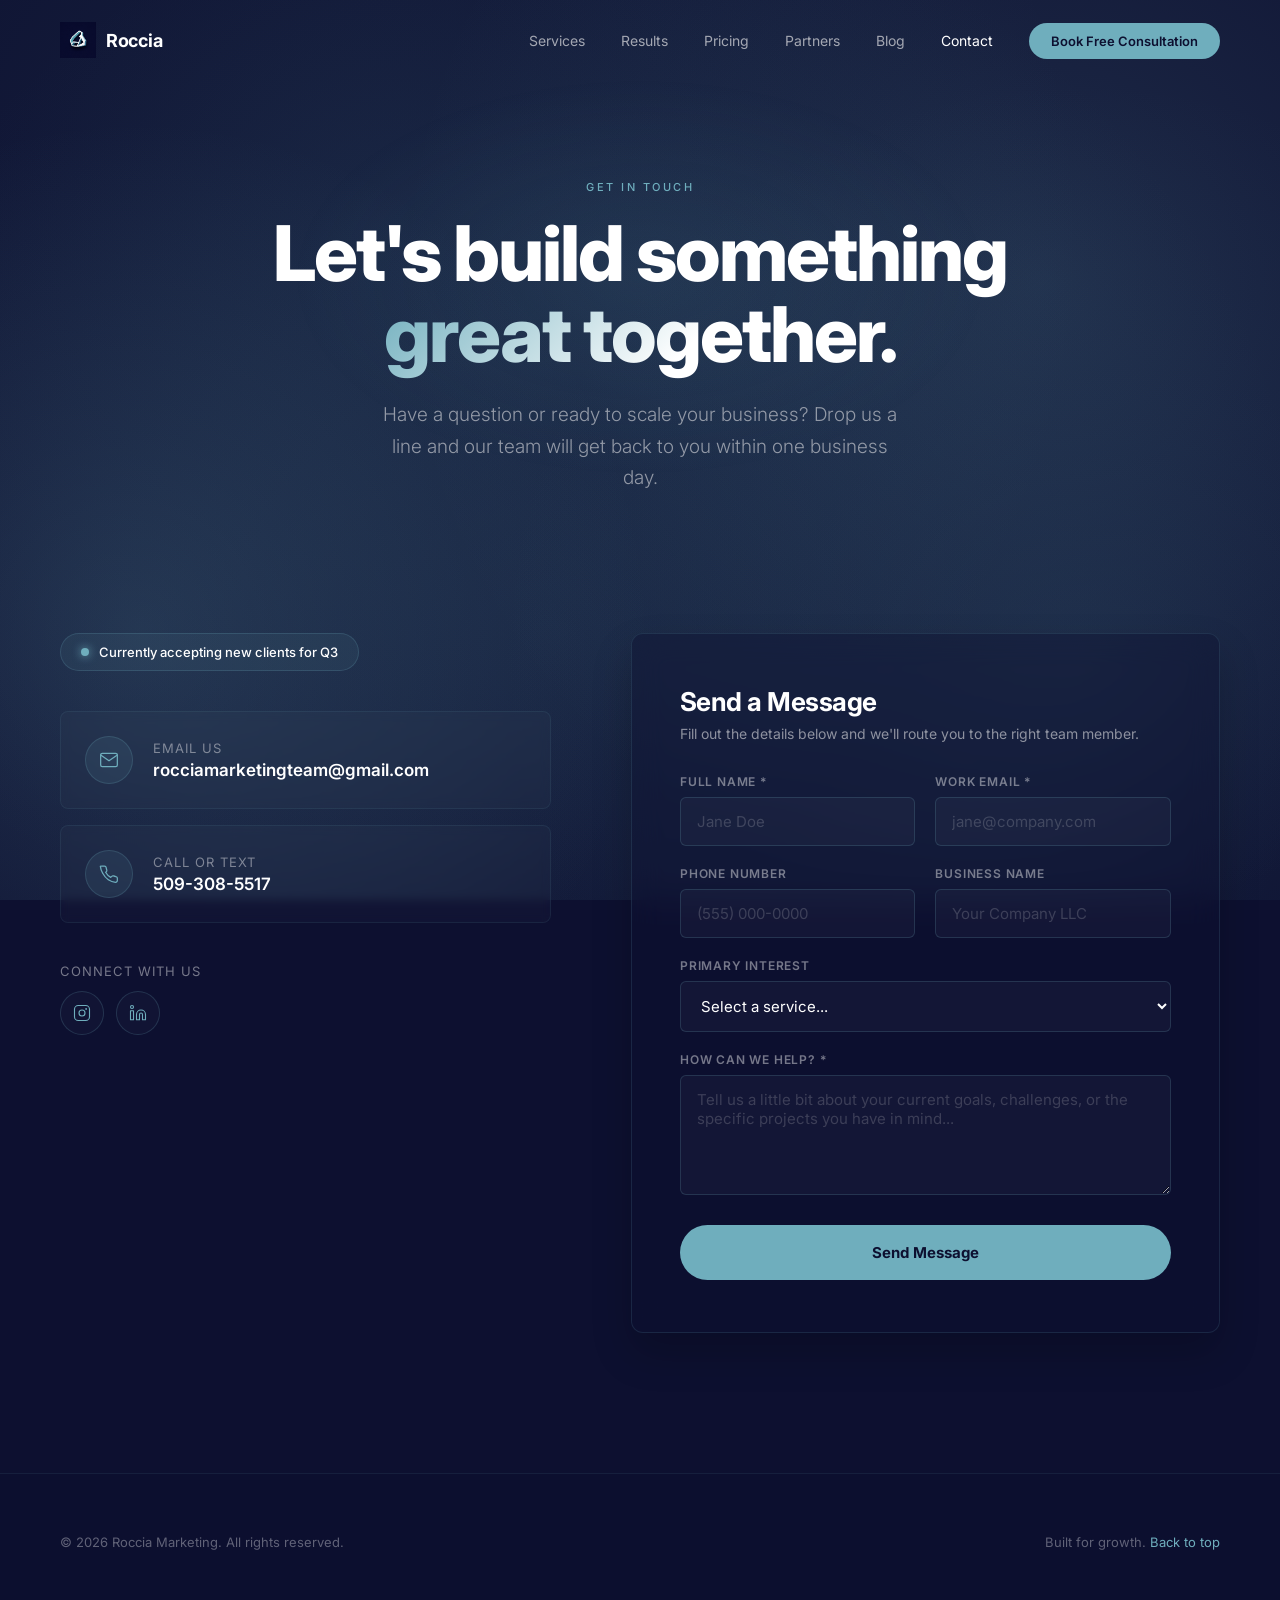
==== contact/index.html @ 7cb01057 "Add contact page with form and styles" ====
<!DOCTYPE html>
<html lang="en">
<head>
<meta charset="UTF-8">
<meta name="viewport" content="width=device-width, initial-scale=1.0">
<title>Contact — Roccia Marketing</title>
<meta name="description" content="Get in touch with Roccia Marketing. Let's build a brand people remember.">
<link rel="icon" type="image/png" href="../logo.png">
<link rel="preconnect" href="https://fonts.googleapis.com">
<link href="https://fonts.googleapis.com/css2?family=Inter:wght@300;400;500;600;700;800&display=swap" rel="stylesheet">
<style>
  :root {
    --navy: #0D1030;
    --teal: #427185;
    --sky: #6FAEBD;
    --silver: #DFDFE3;
    --white: #FFFFFF;
  }

  *, *::before, *::after { box-sizing: border-box; margin: 0; padding: 0; }
  html { scroll-behavior: smooth; }

  body {
    background-color: var(--navy);
    color: var(--silver);
    font-family: 'Inter', sans-serif;
    overflow-x: hidden;
  }

  ::-webkit-scrollbar { width: 4px; }
  ::-webkit-scrollbar-track { background: var(--navy); }
  ::-webkit-scrollbar-thumb { background: var(--teal); border-radius: 2px; }

  /* ── BACKGROUND CANVAS ── */
  #bg-canvas {
    position: fixed; inset: 0;
    width: 100%; height: 100%;
    z-index: 0; pointer-events: none;
  }

  nav, .page-hero, section, footer { position: relative; z-index: 1; }

  /* ── NAV ── */
  nav {
    position: fixed; top: 0; left: 0; right: 0; z-index: 1000;
    display: flex; align-items: center; justify-content: space-between;
    padding: 22px 60px; transition: all 0.4s ease;
  }
  nav.scrolled {
    background: rgba(13,16,48,0.85);
    backdrop-filter: blur(20px);
    padding: 14px 60px;
    border-bottom: 1px solid rgba(111,174,189,0.1);
  }
  .nav-logo { display: flex; align-items: center; gap: 10px; text-decoration: none; }
  .nav-logo img { width: 36px; height: 36px; object-fit: contain; }
  .nav-logo-text { font-weight: 700; font-size: 18px; color: var(--white); letter-spacing: -0.3px; }
  .nav-links { display: flex; align-items: center; gap: 36px; list-style: none; }
  .nav-links a { color: rgba(223,223,227,0.7); text-decoration: none; font-size: 14px; font-weight: 400; transition: color 0.2s; }
  .nav-links a:hover, .nav-links a.active { color: var(--white); }
  .nav-cta {
    background: var(--sky); color: var(--navy) !important;
    padding: 10px 22px; border-radius: 100px;
    font-weight: 600 !important; font-size: 13px !important;
    transition: background 0.2s, transform 0.2s !important;
  }
  .nav-cta:hover { background: var(--white) !important; transform: scale(1.03); }
  .hamburger { display: none; flex-direction: column; gap: 5px; cursor: pointer; }
  .hamburger span { width: 24px; height: 1.5px; background: var(--white); display: block; transition: 0.3s; }

  /* ── HERO ── */
  .page-hero {
    min-height: 40vh;
    display: flex; flex-direction: column;
    align-items: center; justify-content: center;
    text-align: center; padding: 180px 40px 60px;
    position: relative; overflow: hidden;
  }
  .page-hero-glow {
    position: absolute; top: 50%; left: 50%;
    transform: translate(-50%, -50%);
    width: 700px; height: 400px; border-radius: 50%;
    background: radial-gradient(ellipse, rgba(66,113,133,0.18) 0%, transparent 70%);
    pointer-events: none;
  }
  .page-hero-content { position: relative; z-index: 1; max-width: 760px; }
  .section-eyebrow {
    font-size: 11px; letter-spacing: 2.5px; text-transform: uppercase;
    color: var(--sky); margin-bottom: 20px; font-weight: 500; display: block;
  }
  .page-hero h1 {
    font-size: clamp(44px, 6vw, 80px); font-weight: 800;
    letter-spacing: -2px; color: var(--white); line-height: 1.05; margin-bottom: 24px;
  }
  .page-hero h1 em {
    font-style: normal;
    background: linear-gradient(135deg, var(--sky) 0%, var(--white) 60%);
    -webkit-background-clip: text; -webkit-text-fill-color: transparent;
  }
  .page-hero p {
    font-size: clamp(16px, 2vw, 19px); font-weight: 300;
    color: rgba(223,223,227,0.6); line-height: 1.65; max-width: 520px; margin: 0 auto;
  }

  /* ── CONTACT LAYOUT ── */
  .padded { padding: 80px 60px 140px; }
  .contact-grid {
    display: grid; grid-template-columns: 1fr 1.2fr;
    gap: 80px; max-width: 1200px; margin: 0 auto; align-items: start;
  }

  /* ── LEFT: INFO & ENGAGEMENT ── */
  .contact-info-wrapper { display: flex; flex-direction: column; gap: 40px; }
  
  /* Status Indicator */
  .status-badge {
    display: inline-flex; align-items: center; gap: 10px;
    background: rgba(111,174,189,0.08); border: 1px solid rgba(111,174,189,0.2);
    padding: 10px 20px; border-radius: 100px; font-size: 13px;
    color: var(--white); font-weight: 500; width: fit-content;
  }
  .status-dot {
    width: 8px; height: 8px; border-radius: 50%;
    background: var(--sky); box-shadow: 0 0 10px var(--sky);
    animation: pulse 2s infinite;
  }
  @keyframes pulse { 0% { box-shadow: 0 0 0 0 rgba(111,174,189,0.7); } 70% { box-shadow: 0 0 0 10px rgba(111,174,189,0); } 100% { box-shadow: 0 0 0 0 rgba(111,174,189,0); } }

  .contact-methods { display: flex; flex-direction: column; gap: 16px; }
  .method-card {
    display: flex; gap: 20px; align-items: center;
    padding: 24px; background: rgba(255,255,255,0.02);
    border: 1px solid rgba(111,174,189,0.1); border-radius: 8px;
    text-decoration: none; transition: all 0.3s ease;
    backdrop-filter: blur(5px);
  }
  .method-card:hover {
    background: rgba(111,174,189,0.06); border-color: rgba(111,174,189,0.3);
    transform: translateX(8px);
  }
  .method-icon {
    width: 48px; height: 48px; border-radius: 50%;
    background: rgba(111,174,189,0.1); border: 1px solid rgba(111,174,189,0.2);
    display: flex; align-items: center; justify-content: center; flex-shrink: 0;
    transition: all 0.3s;
  }
  .method-card:hover .method-icon { background: var(--sky); }
  .method-card:hover .method-icon svg { stroke: var(--navy); }
  .method-icon svg { width: 20px; height: 20px; stroke: var(--sky); transition: all 0.3s; }
  .method-text { display: flex; flex-direction: column; gap: 4px; }
  .method-title { font-size: 13px; color: rgba(223,223,227,0.5); text-transform: uppercase; letter-spacing: 1px; }
  .method-value { font-size: 17px; font-weight: 600; color: var(--white); }

  .social-links { display: flex; gap: 12px; margin-top: 10px; }
  .social-link {
    width: 44px; height: 44px; border-radius: 50%;
    border: 1px solid rgba(111,174,189,0.2);
    display: flex; align-items: center; justify-content: center;
    transition: all 0.25s; text-decoration: none; background: rgba(255,255,255,0.02);
  }
  .social-link:hover { border-color: var(--sky); background: var(--sky); transform: translateY(-4px); }
  .social-link:hover svg { stroke: var(--navy); }
  .social-link svg { width: 18px; height: 18px; stroke: var(--sky); transition: stroke 0.25s; }

  /* ── RIGHT: FORM CARD ── */
  .form-card {
    background: rgba(13,16,48,0.4); border: 1px solid rgba(111,174,189,0.15);
    padding: 52px 48px; border-radius: 12px;
    backdrop-filter: blur(15px); box-shadow: 0 20px 40px rgba(0,0,0,0.2);
  }
  .form-card h3 { font-size: 26px; font-weight: 700; color: var(--white); margin-bottom: 8px; letter-spacing: -0.5px; }
  .form-card > p { font-size: 14px; color: rgba(223,223,227,0.6); margin-bottom: 32px; }
  
  .form-row { display: grid; grid-template-columns: 1fr 1fr; gap: 20px; }
  .form-group { display: flex; flex-direction: column; gap: 8px; margin-bottom: 20px; }
  .form-group label { font-size: 12px; letter-spacing: 0.8px; text-transform: uppercase; color: rgba(223,223,227,0.5); font-weight: 600; }
  .form-group input, .form-group select, .form-group textarea {
    background: rgba(255,255,255,0.03); border: 1px solid rgba(111,174,189,0.2);
    border-radius: 6px; padding: 14px 16px; font-size: 15px;
    color: var(--white); font-family: 'Inter', sans-serif;
    transition: all 0.3s; outline: none; width: 100%;
  }
  .form-group input::placeholder, .form-group textarea::placeholder { color: rgba(223,223,227,0.2); }
  .form-group input:focus, .form-group select:focus, .form-group textarea:focus {
    border-color: var(--sky); background: rgba(111,174,189,0.05);
    box-shadow: 0 0 0 4px rgba(111,174,189,0.1);
  }
  .form-group select option { background: var(--navy); color: var(--white); }
  .form-group textarea { resize: vertical; min-height: 120px; }
  
  .form-submit {
    width: 100%; padding: 18px; border-radius: 100px;
    background: var(--sky); color: var(--navy);
    font-size: 15px; font-weight: 700; cursor: pointer; border: none;
    transition: all 0.3s; margin-top: 10px; font-family: 'Inter', sans-serif;
  }
  .form-submit:hover { background: var(--white); transform: translateY(-3px); box-shadow: 0 10px 20px rgba(111,174,189,0.2); }

  /* ── FOOTER ── */
  footer {
    padding: 60px; border-top: 1px solid rgba(111,174,189,0.1);
    display: flex; justify-content: space-between; align-items: center;
    font-size: 13px; color: rgba(223,223,227,0.4); background: rgba(13,16,48,0.8); backdrop-filter: blur(10px);
  }
  footer a { color: var(--sky); text-decoration: none; }

  /* ── REVEAL ── */
  .reveal { opacity: 0; transform: translateY(28px); transition: opacity 0.7s ease, transform 0.7s ease; }
  .reveal.visible { opacity: 1; transform: translateY(0); }
  .reveal-delay-1 { transition-delay: 0.1s; }
  .reveal-delay-2 { transition-delay: 0.2s; }

  /* ── MOBILE ── */
  @media (max-width: 1024px) {
    nav { padding: 18px 32px; }
    nav.scrolled { padding: 14px 32px; }
    .padded { padding: 60px 32px 100px; }
    .contact-grid { grid-template-columns: 1fr; gap: 60px; }
    .form-card { padding: 40px 32px; }
  }
  @media (max-width: 768px) {
    nav { padding: 16px 24px; }
    .nav-links { display: none; }
    .hamburger { display: flex; }
    .nav-links.open {
      display: flex; flex-direction: column; position: fixed;
      inset: 0; background: var(--navy); z-index: 999;
      align-items: center; justify-content: center; gap: 40px;
    }
    .nav-links.open a { font-size: 24px !important; }
    .form-row { grid-template-columns: 1fr; gap: 0; }
    .form-card { padding: 32px 24px; }
    footer { flex-direction: column; gap: 12px; text-align: center; padding: 40px 24px; }
  }
</style>
</head>
<body>

<canvas id="bg-canvas"></canvas>

<nav id="main-nav">
  <a href="../" class="nav-logo">
    <img src="../logo.png" alt="Roccia">
    <span class="nav-logo-text">Roccia</span>
  </a>
  <ul class="nav-links" id="nav-links">
    <li><a href="/services/">Services</a></li>
    <li><a href="/results/">Results</a></li>
    <li><a href="/pricing/">Pricing</a></li>
    <li><a href="/partnership/">Partners</a></li>
    <li><a href="/blog/">Blog</a></li>
    <li><a href="/contact/" class="active">Contact</a></li>
    <li><a href="#form-scroll" class="nav-cta">Book Free Consultation</a></li>
  </ul>
  <div class="hamburger" id="hamburger" onclick="toggleMenu()">
    <span></span><span></span><span></span>
  </div>
</nav>

<div class="page-hero">
  <div class="page-hero-glow"></div>
  <div class="page-hero-content">
    <span class="section-eyebrow reveal">Get in Touch</span>
    <h1 class="reveal reveal-delay-1">Let's build something<br><em>great together.</em></h1>
    <p class="reveal reveal-delay-2">Have a question or ready to scale your business? Drop us a line and our team will get back to you within one business day.</p>
  </div>
</div>

<section class="padded">
  <div class="contact-grid">
    
    <div class="contact-info-wrapper reveal">
      <div class="status-badge">
        <span class="status-dot"></span>
        Currently accepting new clients for Q3
      </div>

      <div class="contact-methods">
        <a href="mailto:rocciamarketingteam@gmail.com" class="method-card">
          <div class="method-icon">
            <svg viewBox="0 0 24 24" fill="none" stroke-width="1.5" stroke-linecap="round" stroke-linejoin="round"><path d="M4 4h16c1.1 0 2 .9 2 2v12c0 1.1-.9 2-2 2H4c-1.1 0-2-.9-2-2V6c0-1.1.9-2 2-2z"/><polyline points="22,6 12,13 2,6"/></svg>
          </div>
          <div class="method-text">
            <span class="method-title">Email Us</span>
            <span class="method-value">rocciamarketingteam@gmail.com</span>
          </div>
        </a>

        <a href="tel:+15093085517" class="method-card">
          <div class="method-icon">
            <svg viewBox="0 0 24 24" fill="none" stroke-width="1.5" stroke-linecap="round" stroke-linejoin="round"><path d="M22 16.92v3a2 2 0 0 1-2.18 2 19.79 19.79 0 0 1-8.63-3.07A19.5 19.5 0 0 1 4.69 11.5a19.79 19.79 0 0 1-3.07-8.67A2 2 0 0 1 3.6 2.69h3a2 2 0 0 1 2 1.72 12.84 12.84 0 0 0 .7 2.81 2 2 0 0 1-.45 2.11L7.91 9.91a16 16 0 0 0 6.16 6.16l1.27-1.27a2 2 0 0 1 2.11-.45 12.84 12.84 0 0 0 2.81.7A2 2 0 0 1 22 16.92z"/></svg>
          </div>
          <div class="method-text">
            <span class="method-title">Call or Text</span>
            <span class="method-value">509-308-5517</span>
          </div>
        </a>
      </div>

      <div>
        <span class="method-title" style="display:block; margin-bottom:12px;">Connect with us</span>
        <div class="social-links">
          <a href="https://www.instagram.com/roccia_marketing/" target="_blank" rel="noopener noreferrer" class="social-link" aria-label="Instagram">
            <svg viewBox="0 0 24 24" fill="none" stroke-width="1.5" stroke-linecap="round" stroke-linejoin="round"><rect x="2" y="2" width="20" height="20" rx="5"/><circle cx="12" cy="12" r="4"/><circle cx="17.5" cy="6.5" r=".5" fill="currentColor"/></svg>
          </a>
          <a href="https://www.linkedin.com/company/rocciamarketing" target="_blank" rel="noopener noreferrer" class="social-link" aria-label="LinkedIn">
            <svg viewBox="0 0 24 24" fill="none" stroke-width="1.5" stroke-linecap="round" stroke-linejoin="round"><path d="M16 8a6 6 0 0 1 6 6v7h-4v-7a2 2 0 0 0-2-2 2 2 0 0 0-2 2v7h-4v-7a6 6 0 0 1 6-6z"/><rect x="2" y="9" width="4" height="12"/><circle cx="4" cy="4" r="2"/></svg>
          </a>
        </div>
      </div>
    </div>

    <div class="reveal reveal-delay-1" id="form-scroll">
      <div class="form-card">
        <h3>Send a Message</h3>
        <p>Fill out the details below and we'll route you to the right team member.</p>
        
        <form action="https://api.web3forms.com/submit" method="POST">
          <input type="hidden" name="access_key" value="a84a2026-9b71-46fc-a1b6-0d543163e698">
          <input type="hidden" name="subject" value="New Contact Message — Roccia Marketing">
          <input type="hidden" name="redirect" value="https://web3forms.com/success">
          
          <div class="form-row">
            <div class="form-group">
              <label>Full Name *</label>
              <input type="text" name="name" placeholder="Jane Doe" required>
            </div>
            <div class="form-group">
              <label>Work Email *</label>
              <input type="email" name="email" placeholder="jane@company.com" required>
            </div>
          </div>
          
          <div class="form-row">
            <div class="form-group">
              <label>Phone Number</label>
              <input type="tel" name="phone" placeholder="(555) 000-0000">
            </div>
            <div class="form-group">
              <label>Business Name</label>
              <input type="text" name="business_name" placeholder="Your Company LLC">
            </div>
          </div>
          
          <div class="form-group">
            <label>Primary Interest</label>
            <select name="service">
              <option value="" disabled selected>Select a service...</option>
              <option>SEO &amp; GEO</option>
              <option>Paid Advertising</option>
              <option>Social Media Management</option>
              <option>Content Creation</option>
              <option>AI Automation</option>
              <option>Brand Strategy</option>
              <option>Partnership / White-Label</option>
              <option>Not Sure — Let's Talk</option>
            </select>
          </div>
          
          <div class="form-group">
            <label>How can we help? *</label>
            <textarea name="message" placeholder="Tell us a little bit about your current goals, challenges, or the specific projects you have in mind..." required></textarea>
          </div>
          
          <button type="submit" class="form-submit">Send Message</button>
        </form>
      </div>
    </div>
    
  </div>
</section>

<footer>
  <span>© 2026 Roccia Marketing. All rights reserved.</span>
  <span>Built for growth. <a href="#">Back to top</a></span>
</footer>

<script>
// ── NAV SCROLL & HAMBURGER ──
const nav = document.getElementById('main-nav');
window.addEventListener('scroll', () => nav.classList.toggle('scrolled', window.scrollY > 40));
function toggleMenu() { document.getElementById('nav-links').classList.toggle('open'); }

// ── REVEAL ANIMATIONS ──
const reveals = document.querySelectorAll('.reveal');
const revealObs = new IntersectionObserver(entries => {
  entries.forEach(e => { if (e.isIntersecting) e.target.classList.add('visible'); });
}, { threshold: 0.1 });
reveals.forEach(r => revealObs.observe(r));

// ── ANIMATED CANVAS BACKGROUND ──
(function() {
  const canvas = document.getElementById('bg-canvas');
  const ctx = canvas.getContext('2d');
  const orbs = [
    { baseX: 0.25, baseY: 0.20, r: 0.55, color: 'rgba(66,113,133,',  speed: 0.00018, phase: 0.0 },
    { baseX: 0.75, baseY: 0.35, r: 0.50, color: 'rgba(111,174,189,', speed: 0.00013, phase: 1.8 },
    { baseX: 0.50, baseY: 0.75, r: 0.60, color: 'rgba(66,113,133,',  speed: 0.00021, phase: 3.5 },
    { baseX: 0.15, baseY: 0.65, r: 0.40, color: 'rgba(111,174,189,', speed: 0.00016, phase: 5.2 },
    { baseX: 0.85, baseY: 0.80, r: 0.45, color: 'rgba(66,113,133,',  speed: 0.00019, phase: 2.6 },
  ];
  let mouse = { x: 0.5, y: 0.5 }, targetMouse = { x: 0.5, y: 0.5 }, scrollOffset = 0;
  
  window.addEventListener('mousemove', e => { 
    targetMouse.x = e.clientX / window.innerWidth; 
    targetMouse.y = e.clientY / window.innerHeight; 
  });
  
  window.addEventListener('scroll', () => { 
    const m = document.documentElement.scrollHeight - window.innerHeight; 
    scrollOffset = m > 0 ? window.scrollY / m : 0; 
  });
  
  function resize() { 
    canvas.width = window.innerWidth; 
    canvas.height = window.innerHeight; 
  }
  window.addEventListener('resize', resize); 
  resize();
  
  function draw(ts) {
    const W = canvas.width, H = canvas.height;
    mouse.x += (targetMouse.x - mouse.x) * 0.06;
    mouse.y += (targetMouse.y - mouse.y) * 0.06;
    
    ctx.clearRect(0, 0, W, H);
    ctx.fillStyle = '#0D1030'; 
    ctx.fillRect(0, 0, W, H);
    
    orbs.forEach(orb => {
      const fx = Math.sin(ts * orb.speed + orb.phase) * 0.08;
      const fy = Math.cos(ts * orb.speed * 0.7 + orb.phase) * 0.07;
      const ps = 0.06 + orb.r * 0.04;
      const cx = (orb.baseX + fx + (mouse.x - 0.5) * ps) * W;
      const cy = (orb.baseY + fy + (mouse.y - 0.5) * ps - scrollOffset * 0.15) * H;
      const radius = orb.r * Math.max(W, H);
      
      const g = ctx.createRadialGradient(cx, cy, 0, cx, cy, radius);
      g.addColorStop(0, orb.color + '0.18)');
      g.addColorStop(0.4, orb.color + '0.10)');
      g.addColorStop(1, orb.color + '0.00)');
      
      ctx.fillStyle = g; 
      ctx.beginPath();
      ctx.arc(cx, cy, radius, 0, Math.PI * 2); 
      ctx.fill();
    });
    requestAnimationFrame(draw);
  }
  requestAnimationFrame(draw);
})();
</script>
</body>
</html>
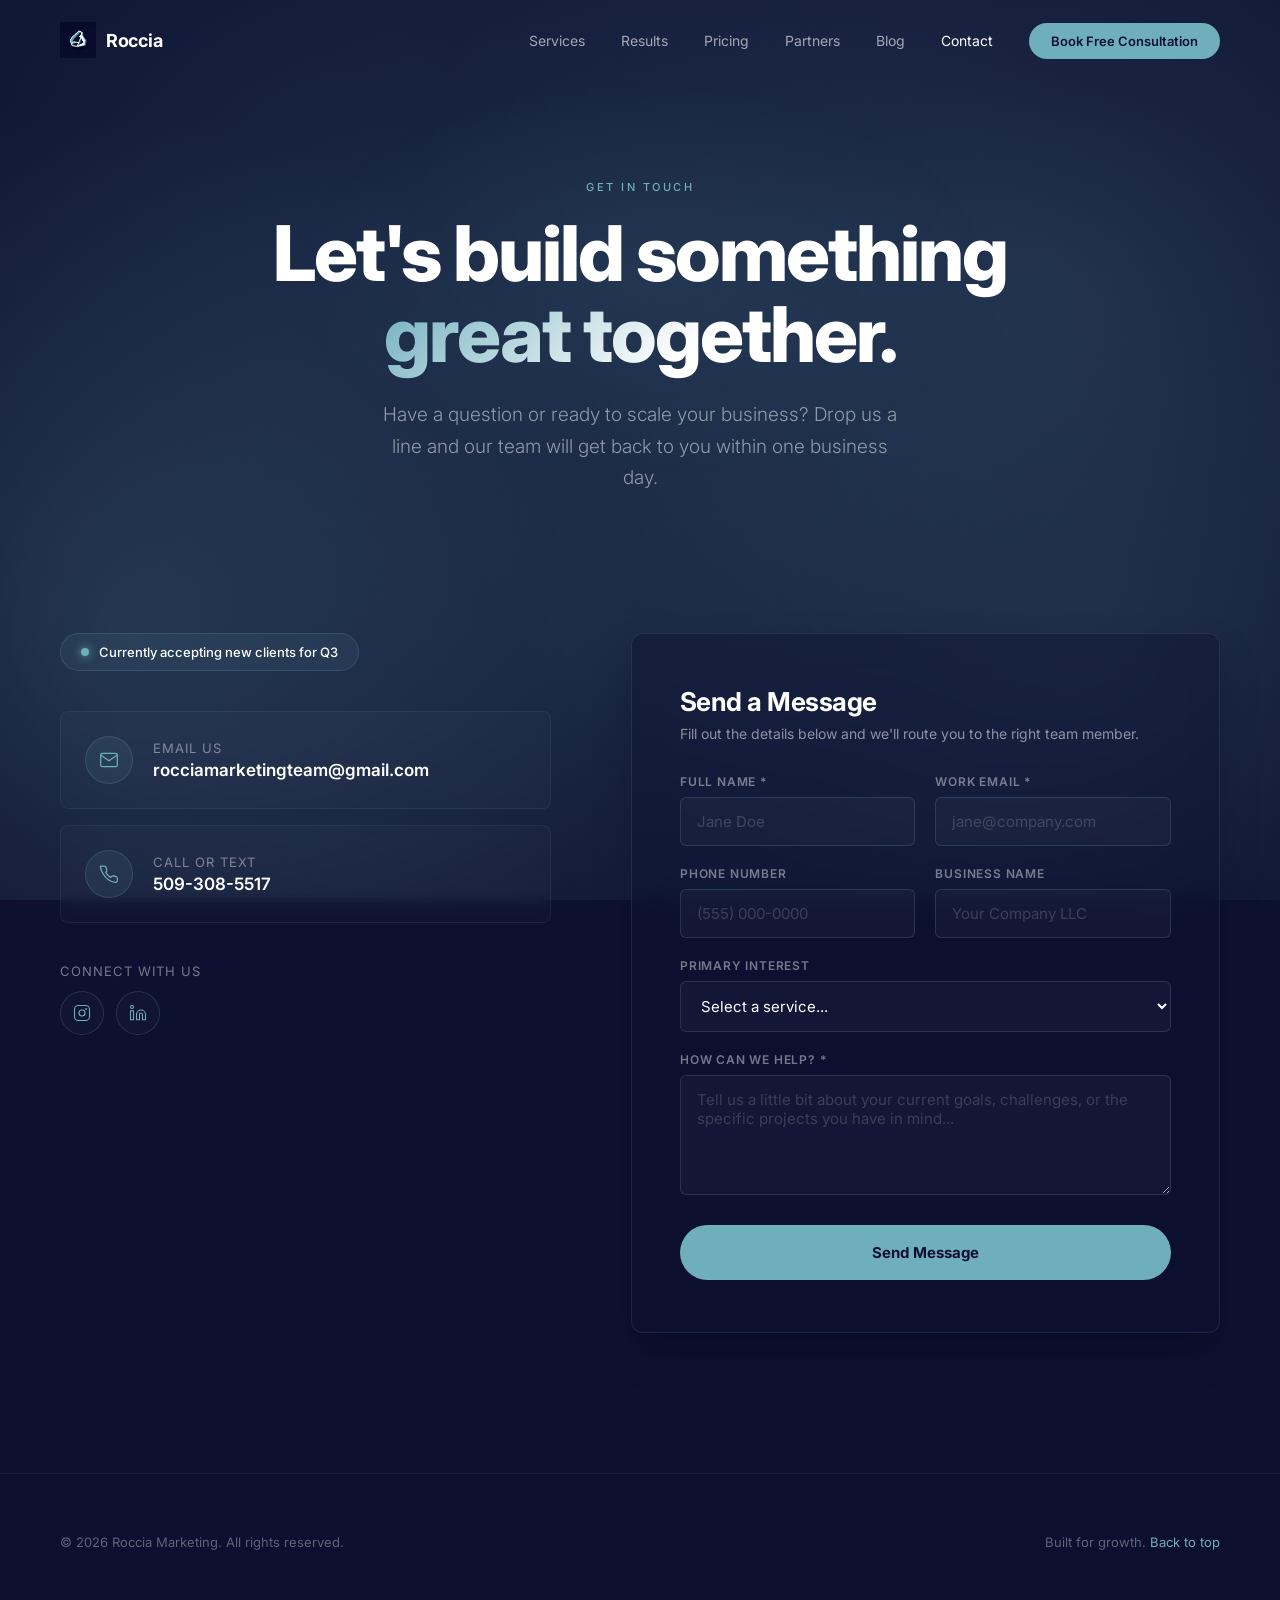
==== commit a349c878: "Update navigation links to point to correct paths" ====
--- a/contact/index.html
+++ b/contact/index.html
@@ -239,19 +239,22 @@
 <canvas id="bg-canvas"></canvas>
 
 <nav id="main-nav">
-  <a href="../" class="nav-logo">
+  <a href="../index.html" class="nav-logo">
     <img src="../logo.png" alt="Roccia">
     <span class="nav-logo-text">Roccia</span>
   </a>
+  
   <ul class="nav-links" id="nav-links">
-    <li><a href="/services/">Services</a></li>
-    <li><a href="/results/">Results</a></li>
-    <li><a href="/pricing/">Pricing</a></li>
-    <li><a href="/partnership/">Partners</a></li>
-    <li><a href="/blog/">Blog</a></li>
-    <li><a href="/contact/" class="active">Contact</a></li>
-    <li><a href="#form-scroll" class="nav-cta">Book Free Consultation</a></li>
+    <li><a href="../services/index.html">Services</a></li>
+    <li><a href="../results/index.html">Results</a></li>
+    <li><a href="../pricing/index.html">Pricing</a></li>
+    <li><a href="../partnership/index.html">Partners</a></li>
+    <li><a href="../blog/index.html">Blog</a></li>
+    <li><a href="../contact/index.html" class="active">Contact</a></li>
+    
+    <li><a href="../contact/index.html" class="nav-cta">Book Free Consultation</a></li>
   </ul>
+  
   <div class="hamburger" id="hamburger" onclick="toggleMenu()">
     <span></span><span></span><span></span>
   </div>
